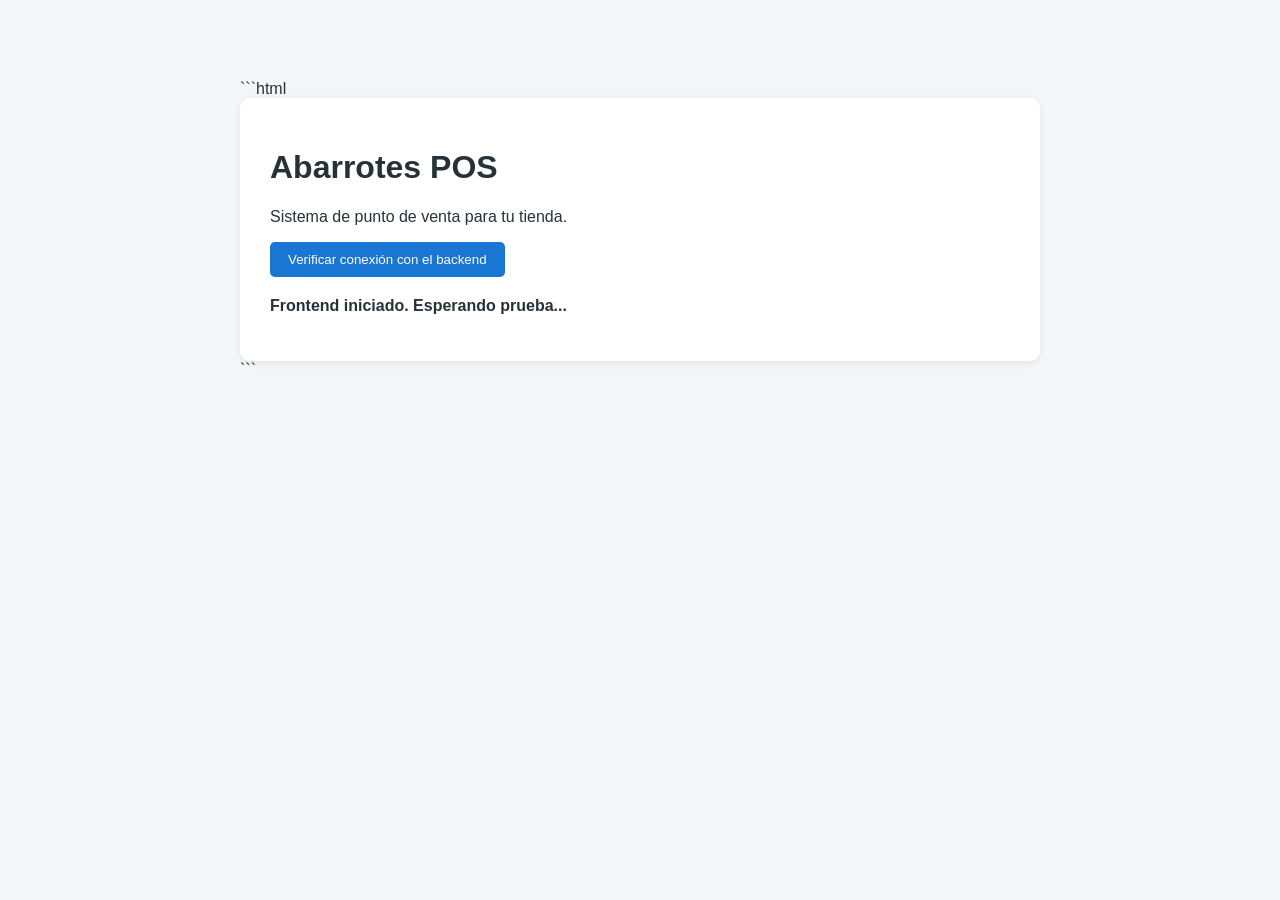
==== frontend/public/index.html @ dd858d73 "Primer comitt del Proyecto Completo" ====
```html
<!DOCTYPE html>
<html lang="es">
<head>
    <meta charset="UTF-8">
    <meta name="viewport" content="width=device-width, initial-scale=1.0">
    <title>Abarrotes POS</title>
    <style>
        body {
            font-family: Arial, sans-serif;
            max-width: 800px;
            margin: 60px auto;
            padding: 20px;
            background: #f4f6f8;
            color: #263238;
        }

        main {
            background: white;
            padding: 30px;
            border-radius: 10px;
            box-shadow: 0 2px 8px #00000015;
        }

        button {
            padding: 10px 18px;
            background: #1976d2;
            color: white;
            border: none;
            border-radius: 5px;
            cursor: pointer;
        }

        #resultado {
            margin-top: 20px;
            font-weight: bold;
        }
    </style>
</head>
<body>
    <main>
        <h1>Abarrotes POS</h1>
        <p>Sistema de punto de venta para tu tienda.</p>

        <button id="btnBackend">Verificar conexión con el backend</button>

        <p id="resultado">Frontend iniciado. Esperando prueba...</p>
    </main>

    <script>
        document.getElementById("btnBackend").addEventListener("click", async () => {
            const resultado = document.getElementById("resultado");
            resultado.textContent = "Conectando con el backend...";

            try {
                const respuesta = await fetch("/api/health");

                if (!respuesta.ok) {
                    throw new Error(`HTTP ${respuesta.status}`);
                }

                const datos = await respuesta.json();
                resultado.textContent =
                    `Backend conectado correctamente: ${datos.status}`;
            } catch (error) {
                resultado.textContent =
                    `Error de conexión: ${error.message}`;
            }
        });
    </script>
</body>
</html>
```
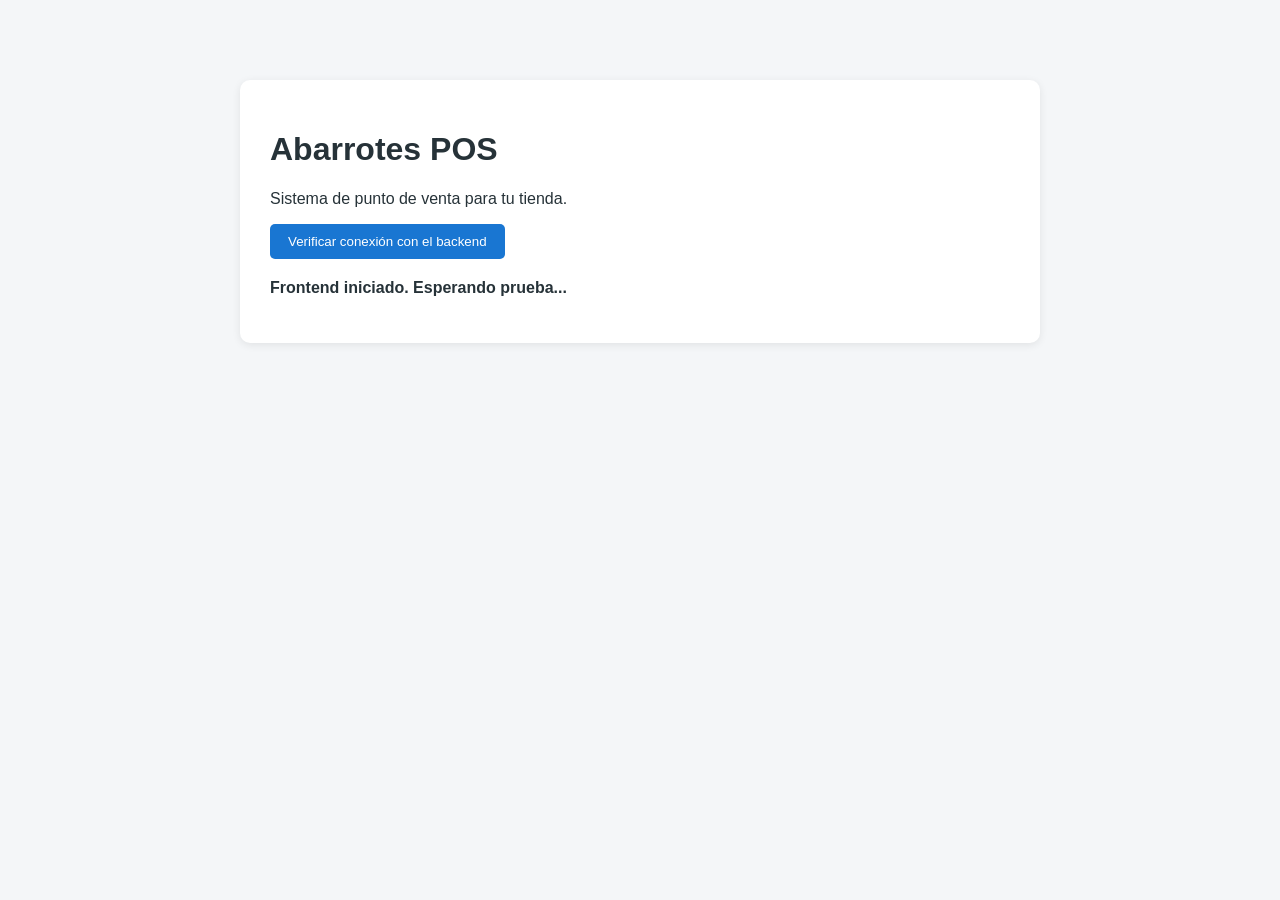
==== commit 2e127af0: "Quitar cercas de Markdown de index.html y usar entorno Python del sistema - index.html tenía ```html" ====
--- a/frontend/public/index.html
+++ b/frontend/public/index.html
@@ -1,4 +1,3 @@
-```html
 <!DOCTYPE html>
 <html lang="es">
 <head>
@@ -69,5 +68,4 @@
         });
     </script>
 </body>
-</html>
-```+</html>
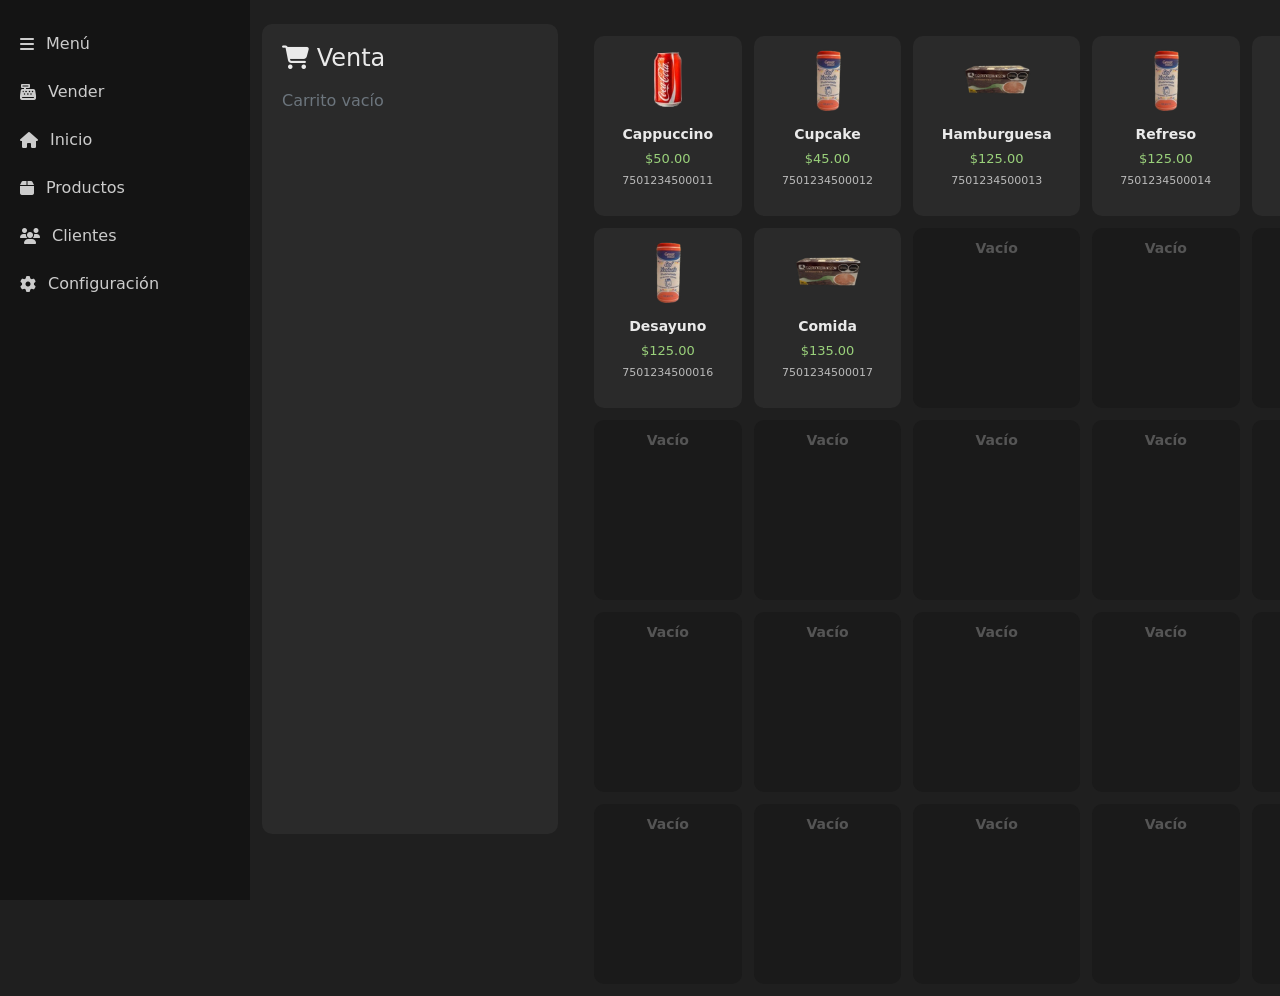
==== commit b046275a: "Agregué el Front End al proyecto principal" ====
--- a/frontend/public/index.html
+++ b/frontend/public/index.html
@@ -3,69 +3,62 @@
 <head>
     <meta charset="UTF-8">
     <meta name="viewport" content="width=device-width, initial-scale=1.0">
-    <title>Abarrotes POS</title>
-    <style>
-        body {
-            font-family: Arial, sans-serif;
-            max-width: 800px;
-            margin: 60px auto;
-            padding: 20px;
-            background: #f4f6f8;
-            color: #263238;
-        }
+    <title>POS Dashboard Offline</title>
 
-        main {
-            background: white;
-            padding: 30px;
-            border-radius: 10px;
-            box-shadow: 0 2px 8px #00000015;
-        }
+    <!-- Bootstrap local -->
+    <link rel="stylesheet" href="static/css/bootstrap.css">
 
-        button {
-            padding: 10px 18px;
-            background: #1976d2;
-            color: white;
-            border: none;
-            border-radius: 5px;
-            cursor: pointer;
-        }
+    <link rel="stylesheet" href="static/css/pos.css">
 
-        #resultado {
-            margin-top: 20px;
-            font-weight: bold;
-        }
-    </style>
+    <!-- FontAwesome local -->
+    <link rel="stylesheet" href="static/fontawesome/css/all.min.css">
+
 </head>
+
 <body>
-    <main>
-        <h1>Abarrotes POS</h1>
-        <p>Sistema de punto de venta para tu tienda.</p>
 
-        <button id="btnBackend">Verificar conexión con el backend</button>
+    <div id="sidebar">
+        <div class="menu-item" onclick="toggleSidebar()">
+            <i class="fa-solid fa-bars"></i>
+            <span class="menu-text">Menú</span>
+        </div>
 
-        <p id="resultado">Frontend iniciado. Esperando prueba...</p>
-    </main>
+        <div class="menu-item"><i class="fa-solid fa-cash-register"></i><span class="menu-text">Vender</span></div>
+        <div class="menu-item"><i class="fa-solid fa-house"></i><span class="menu-text">Inicio</span></div>
+        <div class="menu-item"><i class="fa-solid fa-box"></i><span class="menu-text">Productos</span></div>
+        <div class="menu-item"><i class="fa-solid fa-users"></i><span class="menu-text">Clientes</span></div>
+        <div class="menu-item"><i class="fa-solid fa-gear"></i><span class="menu-text">Configuración</span></div>
+    </div>
+
+    <div id="main" class="container-fluid">
+
+        <div class="row mt-4">
+
+            <div class="col-md-3">
+                <div id="cart-area">
+                    <h4 class="mb-3"><i class="fa-solid fa-cart-shopping"></i> Venta</h4>
+                    <p class="text-secondary">Carrito vacío</p>
+                </div>
+            </div>
+        
+
+            <div class="col-md-8">
+                <table class="product-table" id="productTable">
+                    <tbody></tbody>
+                </table>
+            </div>
+            <script src="static/js/products.js"></script>
+        </div>
+
+    </div>
+
+    <script src="static/js/bootstrap.bundle.min.js"></script>
 
     <script>
-        document.getElementById("btnBackend").addEventListener("click", async () => {
-            const resultado = document.getElementById("resultado");
-            resultado.textContent = "Conectando con el backend...";
+        function toggleSidebar() {
+            document.getElementById("sidebar").classList.toggle("collapsed");
+        }
+    </script>
 
-            try {
-                const respuesta = await fetch("/api/health");
-
-                if (!respuesta.ok) {
-                    throw new Error(`HTTP ${respuesta.status}`);
-                }
-
-                const datos = await respuesta.json();
-                resultado.textContent =
-                    `Backend conectado correctamente: ${datos.status}`;
-            } catch (error) {
-                resultado.textContent =
-                    `Error de conexión: ${error.message}`;
-            }
-        });
-    </script>
 </body>
-</html>+</html>
--- a/frontend/public/static/css/pos.css
+++ b/frontend/public/static/css/pos.css
@@ -0,0 +1,254 @@
+body {
+    background-color: #1f1f1f;
+    color: #eaeaea;
+}
+
+#sidebar {
+    width: 250px;
+    background-color: #141414;
+    height: 100vh;
+    position: fixed;
+    left: 0;
+    top: 0;
+    padding-top: 20px;
+    transition: all 0.3s;
+}
+
+#sidebar.collapsed {
+    width: 80px;
+}
+
+#sidebar .menu-item {
+    padding: 12px 20px;
+    display: flex;
+    align-items: center;
+    gap: 12px;
+    cursor: pointer;
+    color: #ccc;
+}
+
+#sidebar .menu-item:hover {
+    background-color: #2a2a2a;
+}
+
+#sidebar.collapsed .menu-text {
+    display: none;
+}
+
+#main {
+    margin-left: 250px;
+    transition: margin-left 0.3s;
+}
+
+#sidebar.collapsed + #main {
+    margin-left: 80px;
+}
+
+.product-card {
+    background-color: #2a2a2a;
+    border-radius: 10px;
+    padding: 15px;
+    text-align: center;
+    cursor: pointer;
+    transition: 0.2s;
+}
+
+.product-card:hover {
+    background-color: #3a3a3a;
+}
+
+.product-card img {
+    width: 80px;
+    margin-bottom: 10px;
+}
+
+#cart-area {
+    background-color: #2a2a2a;
+    padding: 20px;
+    border-radius: 10px;
+    height: 90vh;
+    position: sticky;
+    top: 20px;
+}
+
+.product-table {
+    width: 100%;
+    border-collapse: separate;
+    border-spacing: 12px;
+}
+
+.product-cell {
+    background-color: #2a2a2a;
+    color: #eaeaea;
+    padding: 10px;
+    text-align: center;
+    border-radius: 10px;
+    cursor: pointer;
+    width: 14%;
+    height: 180px;
+    vertical-align: top;
+    transition: background-color 0.2s;
+}
+
+.product-cell:hover {
+    background-color: #3a3a3a;
+}
+
+.product-img {
+    width: 70px;
+    height: 70px;
+    object-fit: contain;
+    margin-bottom: 8px;
+}
+
+.product-name {
+    font-size: 14px;
+    font-weight: bold;
+    margin-bottom: 4px;
+}
+
+.product-price {
+    font-size: 13px;
+    color: #9ad17b;
+    margin-bottom: 4px;
+}
+
+.product-barcode {
+    font-size: 11px;
+    color: #bbbbbb;
+}
+
+.product-cell.empty {
+    background-color: #1a1a1a;
+    color: #555;
+    cursor: default;
+}
+
+.qty-box {
+    display: flex;
+    align-items: center;
+    background-color: #333;
+    border-radius: 6px;
+    padding: 4px 8px;
+    gap: 6px;
+}
+
+.qty-number {
+    font-size: 14px;
+    font-weight: bold;
+    color: #fff;
+    width: 20px;
+    text-align: center;
+}
+
+.qty-btn {
+    background-color: #555;
+    border: none;
+    color: #fff;
+    width: 22px;
+    height: 22px;
+    border-radius: 4px;
+    cursor: pointer;
+    font-weight: bold;
+    line-height: 20px;
+    text-align: center;
+}
+
+.qty-btn:hover {
+    background-color: #777;
+}
+
+.cart-item {
+    background-color: #6b989b !important;   /* fondo oscuro */
+    border: 1px solid #444 !important;      /* borde oscuro */
+    color: #eaeaea !important;              /* texto claro */
+}
+
+.payment-overlay {
+    position: fixed;
+    top: 0;
+    left: 0;
+    width: 100%;
+    height: 100%;
+    background: rgba(0,0,0,0.65);
+    display: flex;
+    justify-content: center;
+    align-items: center;
+    z-index: 9999;
+}
+
+.payment-window {
+    background-color: #1f1f1f;
+    color: #eaeaea;
+    padding: 25px;
+    width: 420px;
+    border-radius: 12px;
+}
+
+.payment-title {
+    font-size: 22px;
+    margin-bottom: 20px;
+}
+
+.payment-total {
+    background-color: #2a2a2a;
+    padding: 15px;
+    border-radius: 10px;
+    margin-bottom: 15px;
+    display: flex;
+    justify-content: space-between;
+}
+
+.btn-tip {
+    width: 100%;
+    background-color: #3a6ea5;
+    color: white;
+    padding: 10px;
+    border-radius: 8px;
+    border: none;
+    margin-bottom: 20px;
+}
+
+.payment-cash input {
+    width: 100%;
+    background-color: #2a2a2a;
+    color: #fff;
+    border: 1px solid #444;
+    padding: 10px;
+    border-radius: 8px;
+    margin-bottom: 10px;
+}
+
+.cash-buttons button {
+    background-color: #3a6ea5;
+    color: white;
+    border: none;
+    padding: 10px;
+    border-radius: 8px;
+    margin-right: 10px;
+}
+
+.payment-methods {
+    display: grid;
+    grid-template-columns: repeat(2, 1fr);
+    gap: 10px;
+}
+
+.method {
+    background-color: #2a2a2a;
+    color: #eaeaea;
+    border: 1px solid #444;
+    padding: 12px;
+    border-radius: 8px;
+    text-align: center;
+}
+
+.btn-close {
+    width: 100%;
+    background-color: #e53935;
+    color: white;
+    padding: 10px;
+    border-radius: 8px;
+    border: none;
+    margin-top: 20px;
+}
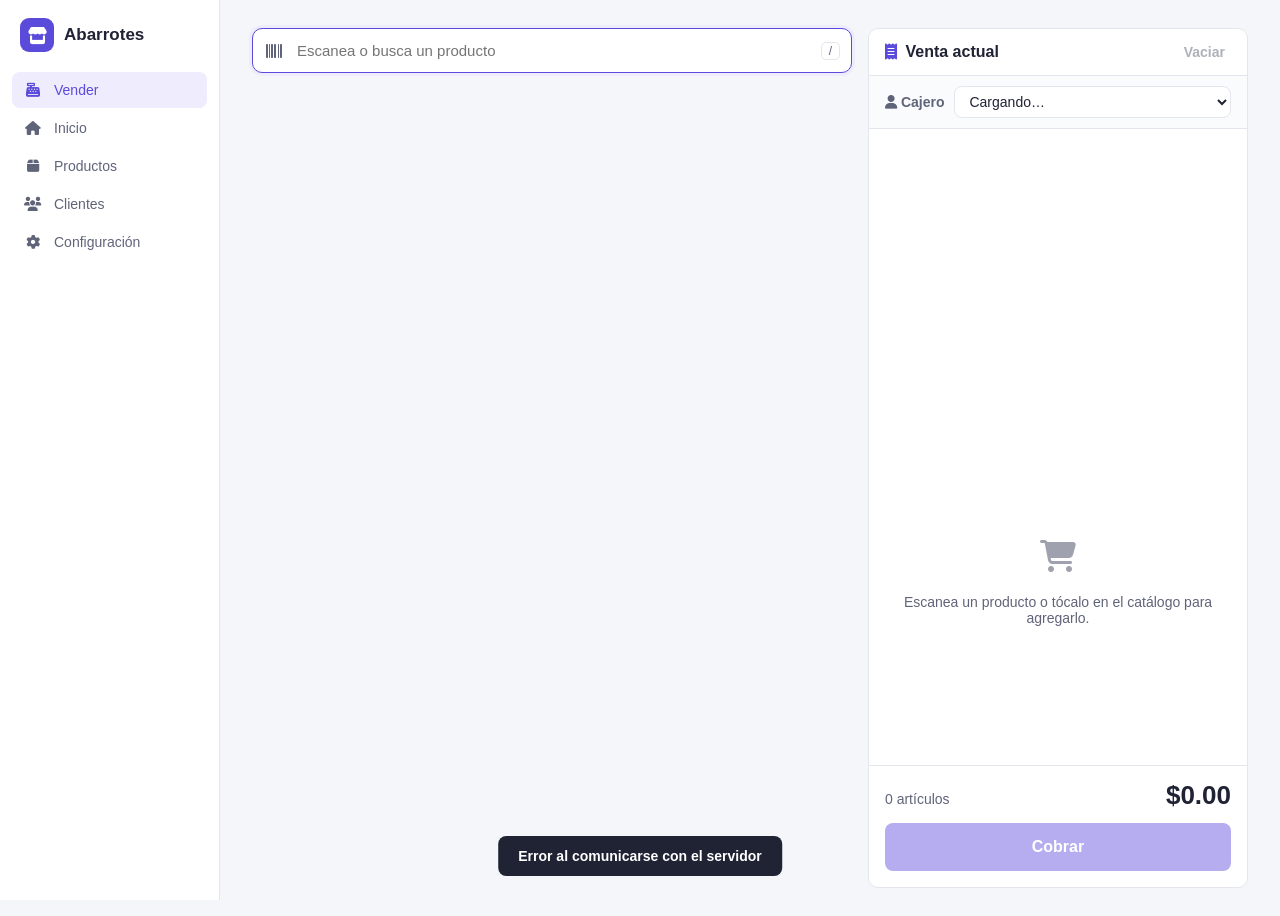
==== commit 46d2a44d: "Rediseñar pantalla de venta y agregar imágenes y borrado de productos - Vender con el estilo claro d" ====
--- a/frontend/public/index.html
+++ b/frontend/public/index.html
@@ -3,62 +3,116 @@
 <head>
     <meta charset="UTF-8">
     <meta name="viewport" content="width=device-width, initial-scale=1.0">
-    <title>POS Dashboard Offline</title>
+    <title>Vender · Abarrotes POS</title>
 
-    <!-- Bootstrap local -->
-    <link rel="stylesheet" href="static/css/bootstrap.css">
-
+    <link rel="stylesheet" href="static/css/app.css">
     <link rel="stylesheet" href="static/css/pos.css">
-
-    <!-- FontAwesome local -->
     <link rel="stylesheet" href="static/fontawesome/css/all.min.css">
 
+    <script type="module" src="static/js/pos/pos-page.js"></script>
 </head>
 
 <body>
+    <a class="skip-link" href="#posSearch">Saltar al buscador</a>
 
-    <div id="sidebar">
-        <div class="menu-item" onclick="toggleSidebar()">
-            <i class="fa-solid fa-bars"></i>
-            <span class="menu-text">Menú</span>
-        </div>
+    <aside class="app-sidebar" id="appSidebar"></aside>
 
-        <div class="menu-item"><i class="fa-solid fa-cash-register"></i><span class="menu-text">Vender</span></div>
-        <div class="menu-item"><i class="fa-solid fa-house"></i><span class="menu-text">Inicio</span></div>
-        <div class="menu-item"><i class="fa-solid fa-box"></i><span class="menu-text">Productos</span></div>
-        <div class="menu-item"><i class="fa-solid fa-users"></i><span class="menu-text">Clientes</span></div>
-        <div class="menu-item"><i class="fa-solid fa-gear"></i><span class="menu-text">Configuración</span></div>
-    </div>
+    <main class="app-main pos-layout">
 
-    <div id="main" class="container-fluid">
+        <!-- Catálogo -->
+        <section class="pos-catalog" aria-labelledby="catalogHeading">
+            <h1 class="visually-hidden" id="catalogHeading">Vender</h1>
 
-        <div class="row mt-4">
+            <div class="pos-search" role="search">
+                <i class="fa-solid fa-barcode" aria-hidden="true"></i>
+                <label class="visually-hidden" for="posSearch">Buscar o escanear producto</label>
+                <input type="search" id="posSearch" placeholder="Escanea o busca un producto" autocomplete="off" aria-describedby="searchHint">
+                <kbd class="search-kbd" id="searchHint" title="Pulsa / para buscar">/</kbd>
+            </div>
 
-            <div class="col-md-3">
-                <div id="cart-area">
-                    <h4 class="mb-3"><i class="fa-solid fa-cart-shopping"></i> Venta</h4>
-                    <p class="text-secondary">Carrito vacío</p>
+            <div class="chip-row" id="categoryChips" role="group" aria-label="Filtrar por categoría"></div>
+
+            <ul class="product-grid" id="productGrid" aria-label="Productos" aria-busy="true"></ul>
+            <p class="empty-state" id="gridEmpty" hidden></p>
+        </section>
+
+        <!-- Ticket -->
+        <aside class="pos-ticket card" aria-labelledby="ticketHeading">
+            <header class="ticket-header">
+                <h2 id="ticketHeading"><i class="fa-solid fa-receipt" aria-hidden="true"></i> Venta actual</h2>
+                <button type="button" class="btn-link" id="btnClearCart" disabled>Vaciar</button>
+            </header>
+
+            <div class="ticket-cashier">
+                <label for="cashierSelect"><i class="fa-solid fa-user" aria-hidden="true"></i> Cajero</label>
+                <select class="input" id="cashierSelect">
+                    <option value="">Cargando…</option>
+                </select>
+            </div>
+
+            <ul class="cart-lines" id="cartLines" aria-label="Productos en la venta" aria-live="polite"></ul>
+            <div class="cart-empty" id="cartEmpty">
+                <i class="fa-solid fa-cart-shopping" aria-hidden="true"></i>
+                <p>Escanea un producto o tócalo en el catálogo para agregarlo.</p>
+            </div>
+
+            <footer class="ticket-footer">
+                <div class="ticket-total">
+                    <span id="cartCount">0 artículos</span>
+                    <strong id="cartTotal">$0.00</strong>
                 </div>
+                <button type="button" class="btn btn-primary btn-charge" id="btnCharge" aria-keyshortcuts="F12" disabled>Cobrar</button>
+            </footer>
+        </aside>
+
+    </main>
+
+    <!-- Cobro -->
+    <dialog class="app-dialog pay-dialog" id="paymentDialog" aria-labelledby="payHeading">
+        <form id="paymentForm" novalidate>
+            <header class="dialog-header">
+                <h2 id="payHeading">Cobrar</h2>
+                <button type="button" class="icon-btn" id="btnCancelPay" aria-label="Cerrar"><i class="fa-solid fa-xmark" aria-hidden="true"></i></button>
+            </header>
+
+            <div class="dialog-body">
+                <div class="pay-total">
+                    <span>Total a pagar</span>
+                    <strong id="payTotal">$0.00</strong>
+                </div>
+
+                <fieldset class="pay-methods">
+                    <legend class="section-title">Método de pago</legend>
+                    <label class="method-option"><input type="radio" name="method" value="efectivo" checked><i class="fa-solid fa-money-bill" aria-hidden="true"></i><span>Efectivo</span></label>
+                    <label class="method-option"><input type="radio" name="method" value="debito"><i class="fa-solid fa-credit-card" aria-hidden="true"></i><span>Débito</span></label>
+                    <label class="method-option"><input type="radio" name="method" value="credito"><i class="fa-solid fa-credit-card" aria-hidden="true"></i><span>Crédito</span></label>
+                    <label class="method-option"><input type="radio" name="method" value="transferencia"><i class="fa-solid fa-building-columns" aria-hidden="true"></i><span>Transferencia</span></label>
+                </fieldset>
+
+                <div id="cashSection">
+                    <div class="field">
+                        <label for="cashReceived">Efectivo recibido</label>
+                        <div class="input-prefix">
+                            <span aria-hidden="true">$</span>
+                            <input class="input input-lg" id="cashReceived" type="number" min="0" step="0.01" inputmode="decimal" placeholder="0.00">
+                        </div>
+                    </div>
+                    <div class="chip-row" id="quickCash" role="group" aria-label="Montos rápidos"></div>
+                    <div class="pay-change">
+                        <span>Cambio</span>
+                        <strong id="cashChange" aria-live="polite">—</strong>
+                    </div>
+                </div>
+
+                <div class="alert alert-error" id="payError" role="alert" hidden></div>
             </div>
-        
 
-            <div class="col-md-8">
-                <table class="product-table" id="productTable">
-                    <tbody></tbody>
-                </table>
-            </div>
-            <script src="static/js/products.js"></script>
-        </div>
+            <footer class="dialog-footer">
+                <button type="submit" class="btn btn-primary btn-charge" id="btnConfirmPay">Cobrar</button>
+            </footer>
+        </form>
+    </dialog>
 
-    </div>
-
-    <script src="static/js/bootstrap.bundle.min.js"></script>
-
-    <script>
-        function toggleSidebar() {
-            document.getElementById("sidebar").classList.toggle("collapsed");
-        }
-    </script>
-
+    <div class="toast" id="toast" role="status" aria-live="polite" hidden></div>
 </body>
 </html>
--- a/frontend/public/static/css/app.css
+++ b/frontend/public/static/css/app.css
@@ -0,0 +1,562 @@
+/*
+ * Estilos de la app (tema claro). Mobile-first: los estilos base son para
+ * pantallas pequeñas y las media queries min-width amplían el diseño.
+ */
+
+:root {
+    --primary: #5b4bdb;
+    --primary-hover: #4a3bc4;
+    --primary-soft: #eeecfd;
+    --bg: #f5f6fa;
+    --surface: #ffffff;
+    --surface-alt: #fafbfd;
+    --border: #e4e6ee;
+    --text: #1f2333;
+    --text-muted: #5f6478;   /* 5.9:1 sobre blanco (WCAG AA) */
+    --success: #137a40;      /* 4.9:1 sobre --success-soft */
+    --success-soft: #e3f6ec;
+    --danger: #b42318;
+    --danger-soft: #fdecec;
+    --radius: 10px;
+    --sidebar-w: 64px;
+
+    /* Fondos de avatar por categoría (texto oscuro encima, contraste AA) */
+    --tile-0: #e8e5fd;
+    --tile-1: #dff3e7;
+    --tile-2: #fde8d7;
+    --tile-3: #dcecfb;
+    --tile-4: #fbe1ea;
+    --tile-5: #f4efd2;
+    --tile-6: #e0f2f1;
+    --tile-7: #ece7e1;
+}
+
+* { box-sizing: border-box; }
+
+body {
+    margin: 0;
+    background: var(--bg);
+    color: var(--text);
+    font-family: -apple-system, "Segoe UI", Roboto, "Helvetica Neue", Arial, sans-serif;
+    font-size: 14px;
+}
+
+:focus-visible {
+    outline: 2px solid var(--primary);
+    outline-offset: 2px;
+}
+
+.visually-hidden {
+    position: absolute;
+    width: 1px;
+    height: 1px;
+    margin: -1px;
+    overflow: hidden;
+    clip: rect(0 0 0 0);
+    white-space: nowrap;
+}
+
+.skip-link {
+    position: absolute;
+    top: -40px;
+    left: 8px;
+    padding: 8px 12px;
+    border-radius: 8px;
+    background: var(--primary);
+    color: #fff;
+    z-index: 30;
+}
+
+.skip-link:focus { top: 8px; }
+
+/* ---------- Sidebar (solo iconos en móvil) ---------- */
+
+.app-sidebar {
+    position: fixed;
+    inset: 0 auto 0 0;
+    width: var(--sidebar-w);
+    padding: 18px 8px;
+    background: var(--surface);
+    border-right: 1px solid var(--border);
+}
+
+.brand {
+    display: flex;
+    align-items: center;
+    justify-content: center;
+    gap: 10px;
+    padding-bottom: 20px;
+    font-weight: 700;
+    font-size: 17px;
+}
+
+.brand-logo {
+    display: grid;
+    place-items: center;
+    width: 34px;
+    height: 34px;
+    border-radius: 9px;
+    background: var(--primary);
+    color: #fff;
+}
+
+.brand-name,
+.nav-item span { display: none; }
+
+.nav-item {
+    display: flex;
+    align-items: center;
+    justify-content: center;
+    gap: 12px;
+    padding: 10px 12px;
+    margin-bottom: 2px;
+    border-radius: 8px;
+    color: var(--text-muted);
+    text-decoration: none;
+    font-weight: 500;
+}
+
+.nav-item i { width: 18px; text-align: center; }
+.nav-item:hover { background: var(--bg); color: var(--text); }
+.nav-item[aria-current="page"] { background: var(--primary-soft); color: var(--primary); }
+
+/* ---------- Layout ---------- */
+
+.app-main {
+    margin-left: var(--sidebar-w);
+    padding: 20px 16px;
+}
+
+.page-header {
+    display: flex;
+    flex-wrap: wrap;
+    justify-content: space-between;
+    align-items: center;
+    gap: 12px;
+    margin-bottom: 20px;
+}
+
+.page-header h1 { margin: 0; font-size: 22px; }
+.page-subtitle { margin: 4px 0 0; color: var(--text-muted); }
+
+.card {
+    background: var(--surface);
+    border: 1px solid var(--border);
+    border-radius: var(--radius);
+}
+
+.toolbar {
+    display: flex;
+    flex-direction: column;
+    gap: 12px;
+    padding: 16px;
+    border-bottom: 1px solid var(--border);
+}
+
+.search-box {
+    position: relative;
+    flex: 1;
+}
+
+.search-box i {
+    position: absolute;
+    left: 12px;
+    top: 50%;
+    transform: translateY(-50%);
+    color: var(--text-muted);
+}
+
+.search-box input {
+    width: 100%;
+    padding: 9px 12px 9px 36px;
+    border: 1px solid var(--border);
+    border-radius: 8px;
+    font: inherit;
+}
+
+/* ---------- Tabla (scroll horizontal en móvil) ---------- */
+
+.table-wrap { overflow-x: auto; }
+
+.data-table {
+    width: 100%;
+    border-collapse: collapse;
+}
+
+.data-table th,
+.data-table td {
+    padding: 12px 16px;
+    text-align: left;
+    border-bottom: 1px solid var(--border);
+    white-space: nowrap;
+}
+
+.data-table th {
+    color: var(--text-muted);
+    font-weight: 600;
+    font-size: 12px;
+    text-transform: uppercase;
+    letter-spacing: .03em;
+    background: var(--surface-alt);
+}
+
+.data-table tbody tr:hover { background: var(--surface-alt); }
+.data-table .num { text-align: right; }
+.data-table .muted { color: var(--text-muted); }
+.data-table[aria-busy="true"] tbody { opacity: .5; }
+
+.product-title { font-weight: 600; }
+.product-unit { color: var(--text-muted); font-size: 12px; }
+
+.badge {
+    display: inline-block;
+    padding: 3px 10px;
+    border-radius: 999px;
+    font-size: 12px;
+    font-weight: 600;
+}
+
+.badge-success { background: var(--success-soft); color: var(--success); }
+.badge-muted { background: var(--bg); color: var(--text-muted); }
+
+.empty-state {
+    padding: 48px 16px;
+    text-align: center;
+    color: var(--text-muted);
+}
+
+.empty-state i { font-size: 36px; margin-bottom: 8px; }
+
+/* ---------- Botones ---------- */
+
+.btn {
+    display: inline-flex;
+    align-items: center;
+    gap: 8px;
+    padding: 10px 18px;
+    border: 1px solid transparent;
+    border-radius: 8px;
+    font: inherit;
+    font-weight: 600;
+    cursor: pointer;
+}
+
+.btn-primary { background: var(--primary); color: #fff; }
+.btn-primary:hover { background: var(--primary-hover); }
+.btn-primary:disabled { opacity: .6; cursor: wait; }
+.btn-ghost { background: var(--surface); border-color: var(--border); color: var(--text); }
+.btn-ghost:hover { background: var(--bg); }
+
+.icon-btn {
+    width: 34px;
+    height: 34px;
+    border: none;
+    border-radius: 8px;
+    background: transparent;
+    color: var(--text-muted);
+    font-size: 18px;
+    cursor: pointer;
+}
+
+.icon-btn:hover { background: var(--bg); color: var(--text); }
+
+/* ---------- Drawer / formulario (pantalla completa en móvil) ---------- */
+
+.drawer-overlay {
+    position: fixed;
+    inset: 0;
+    background: rgba(20, 22, 35, .35);
+    z-index: 10;
+}
+
+.drawer {
+    position: fixed;
+    top: 0;
+    right: 0;
+    width: 100%;
+    height: 100%;
+    background: var(--surface);
+    box-shadow: -8px 0 24px rgba(0, 0, 0, .08);
+    transform: translateX(100%);
+    transition: transform .2s ease;
+    z-index: 11;
+}
+
+.drawer.open { transform: translateX(0); }
+
+.drawer form {
+    display: flex;
+    flex-direction: column;
+    height: 100%;
+}
+
+.drawer-header,
+.drawer-footer {
+    display: flex;
+    align-items: center;
+    padding: 16px 20px;
+}
+
+.drawer-header {
+    justify-content: space-between;
+    border-bottom: 1px solid var(--border);
+}
+
+.drawer-header h2 { margin: 0; font-size: 18px; }
+
+.drawer-footer {
+    justify-content: flex-end;
+    gap: 10px;
+    border-top: 1px solid var(--border);
+}
+
+.drawer-body {
+    flex: 1;
+    overflow-y: auto;
+    padding: 20px;
+}
+
+fieldset {
+    margin: 0 0 8px;
+    padding: 0;
+    border: none;
+}
+
+.section-title {
+    margin: 8px 0 12px;
+    padding: 0;
+    font-size: 13px;
+    font-weight: 700;
+    color: var(--text-muted);
+    text-transform: uppercase;
+    letter-spacing: .04em;
+}
+
+.field {
+    flex: 1;
+    margin-bottom: 14px;
+}
+
+.field > label {
+    display: block;
+    margin-bottom: 6px;
+    font-weight: 600;
+}
+
+.field-row {
+    display: flex;
+    flex-direction: column;
+}
+
+.input {
+    width: 100%;
+    padding: 9px 12px;
+    border: 1px solid var(--border);
+    border-radius: 8px;
+    background: var(--surface);
+    color: var(--text);
+    font: inherit;
+}
+
+.input:focus,
+.search-box input:focus {
+    outline: none;
+    border-color: var(--primary);
+    box-shadow: 0 0 0 3px var(--primary-soft);
+}
+
+.input[aria-invalid="true"] { border-color: var(--danger); }
+
+.input-prefix { position: relative; }
+
+.input-prefix span {
+    position: absolute;
+    left: 12px;
+    top: 50%;
+    transform: translateY(-50%);
+    color: var(--text-muted);
+}
+
+.input-prefix .input { padding-left: 26px; }
+
+.hint {
+    margin: -6px 0 14px;
+    color: var(--text-muted);
+    font-size: 12px;
+}
+
+.alert {
+    padding: 10px 12px;
+    border-radius: 8px;
+    margin-bottom: 14px;
+}
+
+.alert-error { background: var(--danger-soft); color: var(--danger); }
+
+/* Switch */
+
+.switch {
+    display: flex;
+    align-items: center;
+    gap: 10px;
+    cursor: pointer;
+    font-weight: 600;
+}
+
+/* Oculto visualmente pero accesible por teclado y lector de pantalla */
+.switch input {
+    position: absolute;
+    opacity: 0;
+    width: 1px;
+    height: 1px;
+}
+
+.slider {
+    position: relative;
+    width: 38px;
+    height: 22px;
+    border-radius: 999px;
+    background: var(--border);
+    transition: background .2s;
+}
+
+.slider::after {
+    content: "";
+    position: absolute;
+    top: 3px;
+    left: 3px;
+    width: 16px;
+    height: 16px;
+    border-radius: 50%;
+    background: #fff;
+    transition: transform .2s;
+}
+
+.switch input:checked + .slider { background: var(--primary); }
+.switch input:checked + .slider::after { transform: translateX(16px); }
+.switch input:focus-visible + .slider { outline: 2px solid var(--primary); outline-offset: 2px; }
+
+/* Toast */
+
+.toast {
+    position: fixed;
+    bottom: 24px;
+    left: 50%;
+    transform: translateX(-50%);
+    max-width: calc(100% - 32px);
+    padding: 12px 20px;
+    border-radius: 8px;
+    background: var(--text);
+    color: #fff;
+    font-weight: 600;
+    z-index: 20;
+}
+
+@media (prefers-reduced-motion: reduce) {
+    .drawer,
+    .slider,
+    .slider::after { transition: none; }
+}
+
+/* ---------- Avatar de producto (foto o iniciales) ---------- */
+
+.product-avatar {
+    position: relative;
+    display: grid;
+    place-items: center;
+    overflow: hidden;
+    border-radius: 8px;
+    color: var(--text);
+    font-weight: 700;
+    letter-spacing: .02em;
+}
+
+/* La foto tapa las iniciales; si no carga, se quita y quedan las iniciales */
+.product-avatar img {
+    position: absolute;
+    inset: 0;
+    width: 100%;
+    height: 100%;
+    object-fit: contain;
+    background: var(--surface);
+}
+
+.avatar-sm { width: 40px; height: 40px; flex: none; font-size: 13px; }
+.avatar-sm img { padding: 2px; }
+
+.tile-0 { background: var(--tile-0); }
+.tile-1 { background: var(--tile-1); }
+.tile-2 { background: var(--tile-2); }
+.tile-3 { background: var(--tile-3); }
+.tile-4 { background: var(--tile-4); }
+.tile-5 { background: var(--tile-5); }
+.tile-6 { background: var(--tile-6); }
+.tile-7 { background: var(--tile-7); }
+
+.product-cell {
+    display: flex;
+    align-items: center;
+    gap: 12px;
+}
+
+.data-table .actions { width: 1%; text-align: right; }
+
+.icon-btn-danger:hover { background: var(--danger-soft); color: var(--danger); }
+
+.btn-danger { background: var(--danger); color: #fff; }
+.btn-danger:hover { background: #8f1c13; }
+.btn:disabled { opacity: .6; cursor: wait; }
+
+/* ---------- Ventana modal (<dialog>) ---------- */
+
+.app-dialog {
+    width: min(440px, calc(100% - 24px));
+    padding: 0;
+    border: none;
+    border-radius: 14px;
+    background: var(--surface);
+    color: var(--text);
+    box-shadow: 0 20px 50px rgba(20, 22, 35, .25);
+}
+
+.app-dialog::backdrop { background: rgba(20, 22, 35, .4); }
+
+.dialog-header {
+    display: flex;
+    justify-content: space-between;
+    align-items: center;
+    padding: 16px 20px;
+    border-bottom: 1px solid var(--border);
+}
+
+.dialog-header h2 { margin: 0; font-size: 18px; }
+.dialog-body { padding: 20px; }
+.dialog-message { margin: 0 0 4px; line-height: 1.5; }
+.dialog-footer { padding: 0 20px 20px; }
+
+.dialog-actions {
+    display: flex;
+    justify-content: flex-end;
+    gap: 10px;
+}
+
+/* ---------- Tablet y escritorio ---------- */
+
+@media (min-width: 560px) {
+    .toolbar { flex-direction: row; }
+    .select-filter { width: 220px; }
+    .field-row { flex-direction: row; gap: 12px; }
+    .drawer { width: 440px; }
+}
+
+@media (min-width: 900px) {
+    :root { --sidebar-w: 220px; }
+
+    .app-sidebar { padding: 18px 12px; }
+    .brand { justify-content: flex-start; padding: 0 8px 20px; }
+    .brand-name,
+    .nav-item span { display: inline; }
+    .nav-item { justify-content: flex-start; }
+    .app-main { padding: 28px 32px; }
+    .page-header h1 { font-size: 24px; }
+}
--- a/frontend/public/static/css/pos.css
+++ b/frontend/public/static/css/pos.css
@@ -1,254 +1,358 @@
-body {
-    background-color: #1f1f1f;
-    color: #eaeaea;
-}
-
-#sidebar {
-    width: 250px;
-    background-color: #141414;
-    height: 100vh;
-    position: fixed;
-    left: 0;
-    top: 0;
-    padding-top: 20px;
-    transition: all 0.3s;
-}
-
-#sidebar.collapsed {
-    width: 80px;
-}
-
-#sidebar .menu-item {
-    padding: 12px 20px;
-    display: flex;
-    align-items: center;
-    gap: 12px;
-    cursor: pointer;
-    color: #ccc;
-}
-
-#sidebar .menu-item:hover {
-    background-color: #2a2a2a;
-}
-
-#sidebar.collapsed .menu-text {
-    display: none;
-}
-
-#main {
-    margin-left: 250px;
-    transition: margin-left 0.3s;
-}
-
-#sidebar.collapsed + #main {
-    margin-left: 80px;
-}
-
-.product-card {
-    background-color: #2a2a2a;
-    border-radius: 10px;
-    padding: 15px;
-    text-align: center;
-    cursor: pointer;
-    transition: 0.2s;
-}
-
-.product-card:hover {
-    background-color: #3a3a3a;
-}
-
-.product-card img {
-    width: 80px;
-    margin-bottom: 10px;
-}
-
-#cart-area {
-    background-color: #2a2a2a;
-    padding: 20px;
-    border-radius: 10px;
-    height: 90vh;
-    position: sticky;
-    top: 20px;
-}
-
-.product-table {
+/*
+ * Pantalla de venta. Usa los tokens de app.css. Mobile-first: en pantallas
+ * chicas el ticket va debajo del catálogo; desde 720px van lado a lado
+ * (pensado también para pantallas táctiles de 7" en la Raspberry Pi).
+ */
+
+.pos-layout {
+    display: flex;
+    flex-direction: column;
+    gap: 16px;
+}
+
+/* ---------- Catálogo ---------- */
+
+.pos-catalog { min-width: 0; }
+
+.pos-search {
+    position: relative;
+    margin-bottom: 12px;
+}
+
+.pos-search > i {
+    position: absolute;
+    left: 14px;
+    top: 50%;
+    transform: translateY(-50%);
+    color: var(--text-muted);
+    font-size: 16px;
+}
+
+.pos-search input {
     width: 100%;
-    border-collapse: separate;
-    border-spacing: 12px;
-}
-
-.product-cell {
-    background-color: #2a2a2a;
-    color: #eaeaea;
-    padding: 10px;
-    text-align: center;
-    border-radius: 10px;
-    cursor: pointer;
-    width: 14%;
-    height: 180px;
-    vertical-align: top;
-    transition: background-color 0.2s;
-}
-
-.product-cell:hover {
-    background-color: #3a3a3a;
-}
-
-.product-img {
-    width: 70px;
-    height: 70px;
-    object-fit: contain;
-    margin-bottom: 8px;
-}
-
-.product-name {
-    font-size: 14px;
-    font-weight: bold;
-    margin-bottom: 4px;
-}
-
-.product-price {
-    font-size: 13px;
-    color: #9ad17b;
-    margin-bottom: 4px;
-}
-
-.product-barcode {
-    font-size: 11px;
-    color: #bbbbbb;
-}
-
-.product-cell.empty {
-    background-color: #1a1a1a;
-    color: #555;
-    cursor: default;
-}
-
-.qty-box {
-    display: flex;
-    align-items: center;
-    background-color: #333;
-    border-radius: 6px;
-    padding: 4px 8px;
+    padding: 13px 44px;
+    border: 1px solid var(--border);
+    border-radius: var(--radius);
+    background: var(--surface);
+    font: inherit;
+    font-size: 15px;
+}
+
+.pos-search input:focus {
+    outline: none;
+    border-color: var(--primary);
+    box-shadow: 0 0 0 3px var(--primary-soft);
+}
+
+.search-kbd {
+    position: absolute;
+    right: 12px;
+    top: 50%;
+    transform: translateY(-50%);
+    padding: 1px 7px;
+    border: 1px solid var(--border);
+    border-radius: 5px;
+    color: var(--text-muted);
+    font-family: inherit;
+    font-size: 12px;
+}
+
+.chip-row {
+    display: flex;
+    gap: 8px;
+    overflow-x: auto;
+    padding-bottom: 4px;
+    margin-bottom: 14px;
+    scrollbar-width: thin;
+}
+
+.chip {
+    flex: none;
+    padding: 7px 14px;
+    border: 1px solid var(--border);
+    border-radius: 999px;
+    background: var(--surface);
+    color: var(--text);
+    font: inherit;
+    font-weight: 600;
+    cursor: pointer;
+}
+
+.chip:hover { border-color: var(--primary); }
+.chip[aria-pressed="true"] { background: var(--primary); border-color: var(--primary); color: #fff; }
+
+.product-grid {
+    display: grid;
+    grid-template-columns: repeat(auto-fill, minmax(120px, 1fr));
+    gap: 10px;
+    margin: 0;
+    padding: 0;
+    list-style: none;
+}
+
+.product-grid[aria-busy="true"] { opacity: .5; }
+
+.product-tile {
+    display: flex;
+    flex-direction: column;
+    align-items: flex-start;
     gap: 6px;
-}
-
-.qty-number {
-    font-size: 14px;
-    font-weight: bold;
-    color: #fff;
-    width: 20px;
-    text-align: center;
-}
-
-.qty-btn {
-    background-color: #555;
-    border: none;
-    color: #fff;
-    width: 22px;
-    height: 22px;
-    border-radius: 4px;
-    cursor: pointer;
-    font-weight: bold;
-    line-height: 20px;
-    text-align: center;
-}
-
-.qty-btn:hover {
-    background-color: #777;
-}
-
-.cart-item {
-    background-color: #6b989b !important;   /* fondo oscuro */
-    border: 1px solid #444 !important;      /* borde oscuro */
-    color: #eaeaea !important;              /* texto claro */
-}
-
-.payment-overlay {
-    position: fixed;
-    top: 0;
-    left: 0;
     width: 100%;
     height: 100%;
-    background: rgba(0,0,0,0.65);
-    display: flex;
+    padding: 12px;
+    border: 1px solid var(--border);
+    border-radius: var(--radius);
+    background: var(--surface);
+    color: var(--text);
+    font: inherit;
+    text-align: left;
+    cursor: pointer;
+    transition: border-color .15s, box-shadow .15s;
+}
+
+.product-tile:hover { border-color: var(--primary); box-shadow: 0 2px 8px rgba(91, 75, 219, .12); }
+.product-tile:active { transform: scale(.98); }
+
+/* Avatar grande del mosaico (la base .product-avatar está en app.css) */
+.avatar-tile {
+    width: 100%;
+    aspect-ratio: 16 / 10;
+    font-size: 20px;
+}
+
+.avatar-tile img { padding: 6px; }
+
+.tile-name {
+    display: -webkit-box;
+    -webkit-line-clamp: 2;
+    -webkit-box-orient: vertical;
+    overflow: hidden;
+    font-weight: 600;
+    line-height: 1.3;
+}
+
+.tile-price { color: var(--primary); font-weight: 700; }
+
+/* ---------- Ticket ---------- */
+
+.pos-ticket {
+    display: flex;
+    flex-direction: column;
+    min-height: 360px;
+}
+
+.ticket-header {
+    display: flex;
+    justify-content: space-between;
+    align-items: center;
+    padding: 14px 16px;
+    border-bottom: 1px solid var(--border);
+}
+
+.ticket-header h2 { margin: 0; font-size: 16px; }
+.ticket-header h2 i { color: var(--primary); margin-right: 4px; }
+
+.btn-link {
+    border: none;
+    background: none;
+    color: var(--danger);
+    font: inherit;
+    font-weight: 600;
+    cursor: pointer;
+}
+
+.btn-link:disabled { color: var(--text-muted); opacity: .5; cursor: default; }
+
+.ticket-cashier {
+    display: flex;
+    align-items: center;
+    gap: 10px;
+    padding: 10px 16px;
+    border-bottom: 1px solid var(--border);
+    background: var(--surface-alt);
+}
+
+.ticket-cashier label { flex: none; color: var(--text-muted); font-weight: 600; }
+.ticket-cashier .input { padding: 6px 10px; }
+
+.cart-lines {
+    flex: 1;
+    margin: 0;
+    padding: 0;
+    overflow-y: auto;
+    list-style: none;
+}
+
+.cart-line {
+    display: grid;
+    grid-template-columns: 1fr auto auto;
+    grid-template-areas:
+        "info  info   remove"
+        "qty   total  total";
+    align-items: center;
+    gap: 6px 10px;
+    padding: 12px 16px;
+    border-bottom: 1px solid var(--border);
+}
+
+.line-info { grid-area: info; display: flex; flex-direction: column; min-width: 0; }
+.line-name { font-weight: 600; overflow: hidden; text-overflow: ellipsis; white-space: nowrap; }
+.line-unit { color: var(--text-muted); font-size: 12px; }
+.qty-control { grid-area: qty; }
+.line-total { grid-area: total; text-align: right; font-weight: 700; }
+.line-remove { grid-area: remove; width: 30px; height: 30px; font-size: 14px; }
+.line-remove:hover { color: var(--danger); }
+
+.qty-control {
+    display: inline-flex;
+    align-items: center;
+    border: 1px solid var(--border);
+    border-radius: 8px;
+    overflow: hidden;
+    justify-self: start;
+}
+
+.qty-btn {
+    width: 32px;
+    height: 32px;
+    border: none;
+    background: var(--surface-alt);
+    color: var(--text);
+    cursor: pointer;
+}
+
+.qty-btn:hover { background: var(--primary-soft); color: var(--primary); }
+
+.qty-input {
+    width: 56px;
+    height: 32px;
+    border: none;
+    border-inline: 1px solid var(--border);
+    text-align: center;
+    font: inherit;
+    font-weight: 600;
+    -moz-appearance: textfield;
+}
+
+.qty-input::-webkit-inner-spin-button,
+.qty-input::-webkit-outer-spin-button { -webkit-appearance: none; margin: 0; }
+
+.cart-empty {
+    flex: 1;
+    display: flex;
+    flex-direction: column;
+    align-items: center;
     justify-content: center;
-    align-items: center;
-    z-index: 9999;
-}
-
-.payment-window {
-    background-color: #1f1f1f;
-    color: #eaeaea;
-    padding: 25px;
-    width: 420px;
-    border-radius: 12px;
-}
-
-.payment-title {
-    font-size: 22px;
-    margin-bottom: 20px;
-}
-
-.payment-total {
-    background-color: #2a2a2a;
-    padding: 15px;
-    border-radius: 10px;
-    margin-bottom: 15px;
+    padding: 32px 24px;
+    color: var(--text-muted);
+    text-align: center;
+}
+
+.cart-empty[hidden] { display: none; }
+.cart-empty i { font-size: 32px; margin-bottom: 8px; opacity: .6; }
+
+.ticket-footer {
+    padding: 14px 16px 16px;
+    border-top: 1px solid var(--border);
+}
+
+.ticket-total {
     display: flex;
     justify-content: space-between;
-}
-
-.btn-tip {
+    align-items: baseline;
+    margin-bottom: 12px;
+    color: var(--text-muted);
+}
+
+.ticket-total strong { color: var(--text); font-size: 26px; }
+
+.btn-charge {
+    justify-content: center;
     width: 100%;
-    background-color: #3a6ea5;
-    color: white;
-    padding: 10px;
-    border-radius: 8px;
-    border: none;
-    margin-bottom: 20px;
-}
-
-.payment-cash input {
-    width: 100%;
-    background-color: #2a2a2a;
-    color: #fff;
-    border: 1px solid #444;
-    padding: 10px;
-    border-radius: 8px;
-    margin-bottom: 10px;
-}
-
-.cash-buttons button {
-    background-color: #3a6ea5;
-    color: white;
-    border: none;
-    padding: 10px;
-    border-radius: 8px;
-    margin-right: 10px;
-}
-
-.payment-methods {
+    padding: 14px;
+    font-size: 16px;
+}
+
+.btn-primary:disabled { opacity: .45; cursor: not-allowed; }
+
+/* ---------- Ventana de cobro ---------- */
+
+/* La base de la ventana (.app-dialog) está en app.css */
+
+.pay-total,
+.pay-change {
+    display: flex;
+    justify-content: space-between;
+    align-items: baseline;
+    padding: 14px 16px;
+    border-radius: var(--radius);
+}
+
+.pay-total { margin-bottom: 18px; background: var(--primary-soft); }
+.pay-total strong { color: var(--primary); font-size: 28px; }
+.pay-change { margin-top: 4px; background: var(--success-soft); }
+.pay-change strong { color: var(--success); font-size: 22px; }
+
+.pay-methods {
     display: grid;
     grid-template-columns: repeat(2, 1fr);
+    gap: 8px;
+    margin-bottom: 18px;
+}
+
+.pay-methods legend { grid-column: 1 / -1; }
+
+.method-option {
+    display: flex;
+    align-items: center;
     gap: 10px;
-}
-
-.method {
-    background-color: #2a2a2a;
-    color: #eaeaea;
-    border: 1px solid #444;
     padding: 12px;
-    border-radius: 8px;
-    text-align: center;
-}
-
-.btn-close {
-    width: 100%;
-    background-color: #e53935;
-    color: white;
-    padding: 10px;
-    border-radius: 8px;
-    border: none;
-    margin-top: 20px;
-}
+    border: 1px solid var(--border);
+    border-radius: var(--radius);
+    font-weight: 600;
+    cursor: pointer;
+}
+
+.method-option i { color: var(--text-muted); }
+
+.method-option input {
+    position: absolute;
+    opacity: 0;
+    width: 1px;
+    height: 1px;
+}
+
+.method-option:has(input:checked) {
+    border-color: var(--primary);
+    background: var(--primary-soft);
+    color: var(--primary);
+}
+
+.method-option:has(input:checked) i { color: var(--primary); }
+.method-option:has(input:focus-visible) { outline: 2px solid var(--primary); outline-offset: 2px; }
+
+.input-lg { padding-top: 12px; padding-bottom: 12px; font-size: 18px; font-weight: 600; }
+
+/* ---------- Tablet / Raspberry con pantalla y escritorio ---------- */
+
+@media (min-width: 720px) {
+    .pos-layout {
+        flex-direction: row;
+        align-items: flex-start;
+    }
+
+    .pos-catalog { flex: 1; }
+
+    .pos-ticket {
+        position: sticky;
+        top: 20px;
+        width: 320px;
+        flex: none;
+        height: calc(100vh - 40px);
+    }
+}
+
+@media (min-width: 1200px) {
+    .pos-ticket { width: 380px; }
+    .product-grid { grid-template-columns: repeat(auto-fill, minmax(140px, 1fr)); }
+}
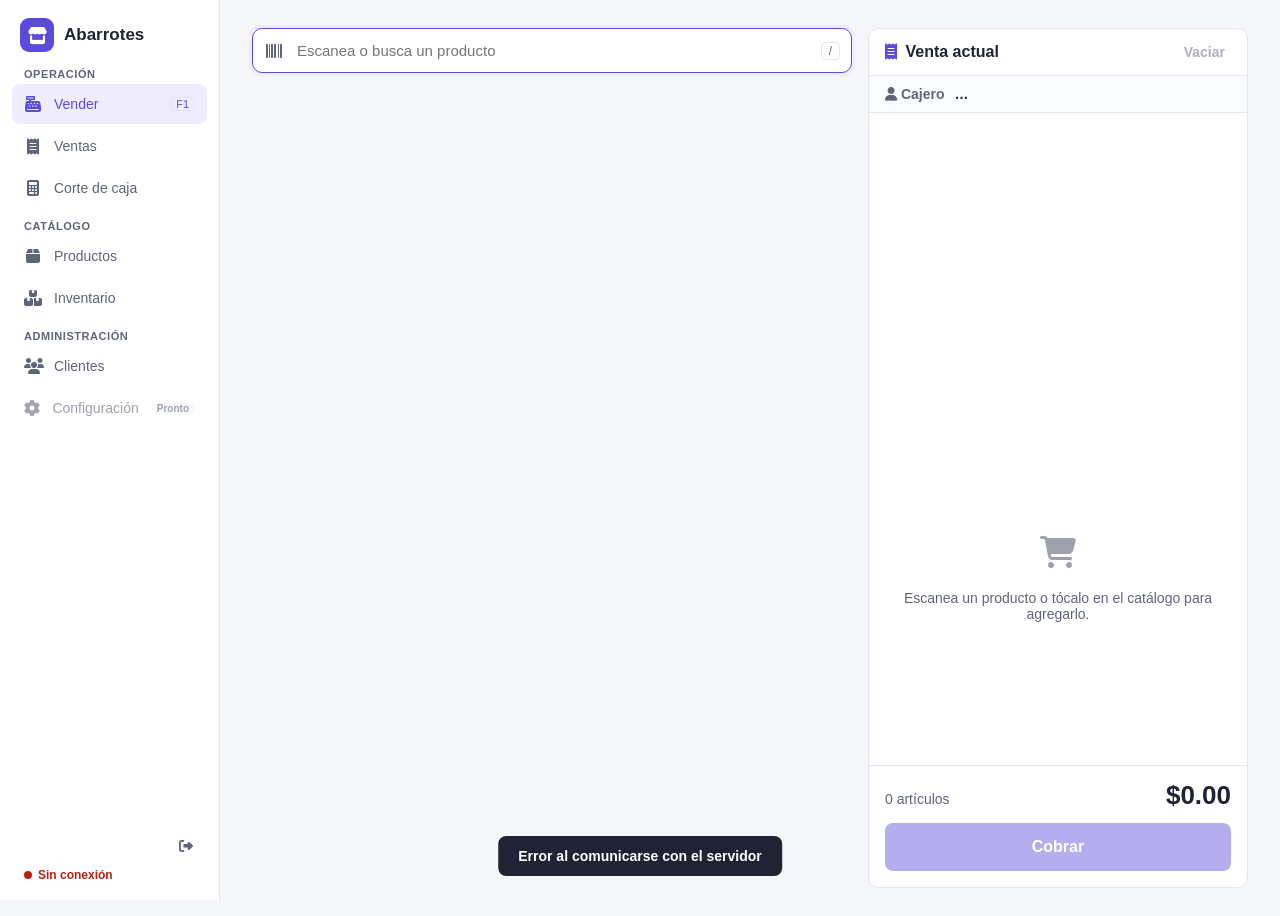
==== commit 998e26e5: "Agregar login, caja, clientes, reportes, ventas e inventario - Login con sesión por cookie y alta de" ====
--- a/frontend/public/index.html
+++ b/frontend/public/index.html
@@ -44,10 +44,8 @@
             </header>
 
             <div class="ticket-cashier">
-                <label for="cashierSelect"><i class="fa-solid fa-user" aria-hidden="true"></i> Cajero</label>
-                <select class="input" id="cashierSelect">
-                    <option value="">Cargando…</option>
-                </select>
+                <span class="ticket-cashier-label"><i class="fa-solid fa-user" aria-hidden="true"></i> Cajero</span>
+                <strong id="cashierName">…</strong>
             </div>
 
             <ul class="cart-lines" id="cartLines" aria-label="Productos en la venta" aria-live="polite"></ul>
@@ -57,11 +55,17 @@
             </div>
 
             <footer class="ticket-footer">
+                <!-- Aviso: sin caja abierta no se puede cobrar -->
+                <p class="alert alert-error" id="cashClosedNotice" hidden>La caja está cerrada. <a href="caja.html">Ábrela para cobrar</a>.</p>
                 <div class="ticket-total">
                     <span id="cartCount">0 artículos</span>
                     <strong id="cartTotal">$0.00</strong>
                 </div>
                 <button type="button" class="btn btn-primary btn-charge" id="btnCharge" aria-keyshortcuts="F12" disabled>Cobrar</button>
+                <!-- Aparece después de cobrar, para imprimir el ticket de esa venta -->
+                <button type="button" class="btn btn-ghost btn-print-last" id="btnPrintLast" hidden>
+                    <i class="fa-solid fa-print" aria-hidden="true"></i> <span>Imprimir último ticket</span>
+                </button>
             </footer>
         </aside>
 
@@ -87,7 +91,19 @@
                     <label class="method-option"><input type="radio" name="method" value="debito"><i class="fa-solid fa-credit-card" aria-hidden="true"></i><span>Débito</span></label>
                     <label class="method-option"><input type="radio" name="method" value="credito"><i class="fa-solid fa-credit-card" aria-hidden="true"></i><span>Crédito</span></label>
                     <label class="method-option"><input type="radio" name="method" value="transferencia"><i class="fa-solid fa-building-columns" aria-hidden="true"></i><span>Transferencia</span></label>
+                    <label class="method-option"><input type="radio" name="method" value="venta_credito"><i class="fa-solid fa-handshake" aria-hidden="true"></i><span>Fiado</span></label>
                 </fieldset>
+
+                <!-- Fiado: a quién se le fía y cuánto le queda disponible -->
+                <div id="creditSection" hidden>
+                    <div class="field">
+                        <label for="creditCustomer">Cliente</label>
+                        <select class="input" id="creditCustomer">
+                            <option value="">Elige un cliente</option>
+                        </select>
+                    </div>
+                    <p class="hint" id="creditHint" aria-live="polite"></p>
+                </div>
 
                 <div id="cashSection">
                     <div class="field">
--- a/frontend/public/static/css/app.css
+++ b/frontend/public/static/css/app.css
@@ -17,8 +17,10 @@
     --success-soft: #e3f6ec;
     --danger: #b42318;
     --danger-soft: #fdecec;
+    --warning: #8a4b00;      /* 5.4:1 sobre --warning-soft */
+    --warning-soft: #fdf0d9;
     --radius: 10px;
-    --sidebar-w: 64px;
+    --sidebar-w: 0px;
 
     /* Fondos de avatar por categoría (texto oscuro encima, contraste AA) */
     --tile-0: #e8e5fd;
@@ -33,6 +35,9 @@
 
 * { box-sizing: border-box; }
 
+/* Clases como .btn fijan display y anularían el atributo hidden */
+[hidden] { display: none !important; }
+
 body {
     margin: 0;
     background: var(--bg);
@@ -69,23 +74,36 @@
 
 .skip-link:focus { top: 8px; }
 
-/* ---------- Sidebar (solo iconos en móvil) ---------- */
+/*
+ * ---------- Menú ----------
+ * Teléfono: barra inferior con las pantallas disponibles, al alcance del pulgar.
+ * Desde 560px (incluye la pantalla de 7"): riel con icono y texto pequeño.
+ * Desde 900px: menú completo agrupado.
+ */
 
 .app-sidebar {
     position: fixed;
-    inset: 0 auto 0 0;
-    width: var(--sidebar-w);
-    padding: 18px 8px;
+    inset: auto 0 0 0;
+    z-index: 5;
     background: var(--surface);
-    border-right: 1px solid var(--border);
-}
+    border-top: 1px solid var(--border);
+}
+
+.brand,
+.nav-status,
+.nav-group-title,
+.nav-kbd { display: none; }
+
+/* Con más pantallas, la barra del teléfono se desliza de lado en vez de apretarse */
+.nav-list { display: flex; overflow-x: auto; scrollbar-width: none; }
+.nav-list .nav-item { min-width: 64px; }
+.nav-group { display: contents; }
 
 .brand {
-    display: flex;
     align-items: center;
     justify-content: center;
     gap: 10px;
-    padding-bottom: 20px;
+    padding-bottom: 12px;
     font-weight: 700;
     font-size: 17px;
 }
@@ -100,31 +118,63 @@
     color: #fff;
 }
 
-.brand-name,
-.nav-item span { display: none; }
+.brand-name { display: none; }
 
 .nav-item {
-    display: flex;
+    flex: 1;
+    display: flex;
+    flex-direction: column;
     align-items: center;
     justify-content: center;
-    gap: 12px;
-    padding: 10px 12px;
-    margin-bottom: 2px;
+    gap: 3px;
+    min-height: 56px;
+    padding: 6px 2px;
     border-radius: 8px;
     color: var(--text-muted);
     text-decoration: none;
-    font-weight: 500;
-}
-
-.nav-item i { width: 18px; text-align: center; }
-.nav-item:hover { background: var(--bg); color: var(--text); }
-.nav-item[aria-current="page"] { background: var(--primary-soft); color: var(--primary); }
+    font-size: 11px;
+    font-weight: 600;
+}
+
+.nav-item i { width: 18px; font-size: 16px; text-align: center; }
+a.nav-item:hover { background: var(--bg); color: var(--text); }
+.nav-item[aria-current="page"],
+a.nav-item[aria-current="page"]:hover { background: var(--primary-soft); color: var(--primary); }
+.nav-item-soon { display: none; opacity: .6; cursor: not-allowed; }
+.nav-soon { display: none; }
+
+/* Quién tiene la sesión: en teléfono se cierra con el botón "Salir" de la barra */
+.nav-user { display: none; align-items: center; justify-content: space-between; gap: 4px; }
+.nav-user-name { overflow: hidden; font-size: 11px; font-weight: 700; text-overflow: ellipsis; white-space: nowrap; }
+.nav-logout-phone { border: none; background: none; font-family: inherit; cursor: pointer; }
+
+/* Lo que solo usa un rol de administración aparece hasta confirmar la sesión */
+html:not([data-can-manage]) .manager-only { display: none !important; }
+
+.nav-status {
+    align-items: center;
+    gap: 6px;
+    color: var(--text-muted);
+    font-size: 11px;
+    font-weight: 600;
+}
+
+.nav-status-dot {
+    flex: none;
+    width: 8px;
+    height: 8px;
+    border-radius: 50%;
+    background: var(--success);
+}
+
+.nav-status.is-offline { color: var(--danger); }
+.nav-status.is-offline .nav-status-dot { background: var(--danger); }
 
 /* ---------- Layout ---------- */
 
 .app-main {
     margin-left: var(--sidebar-w);
-    padding: 20px 16px;
+    padding: 20px 16px 76px; /* Abajo deja libre la barra de navegación */
 }
 
 .page-header {
@@ -176,7 +226,8 @@
 
 /* ---------- Tabla (scroll horizontal en móvil) ---------- */
 
-.table-wrap { overflow-x: auto; }
+/* position: el texto .visually-hidden (absoluto) queda dentro del scroll de la tabla */
+.table-wrap { position: relative; overflow-x: auto; }
 
 .data-table {
     width: 100%;
@@ -218,6 +269,8 @@
 
 .badge-success { background: var(--success-soft); color: var(--success); }
 .badge-muted { background: var(--bg); color: var(--text-muted); }
+.badge-warning { background: var(--warning-soft); color: var(--warning); }
+.badge-danger { background: var(--danger-soft); color: var(--danger); }
 
 .empty-state {
     padding: 48px 16px;
@@ -444,6 +497,7 @@
     left: 50%;
     transform: translateX(-50%);
     max-width: calc(100% - 32px);
+    margin-bottom: 56px; /* Por encima de la barra de navegación */
     padding: 12px 20px;
     border-radius: 8px;
     background: var(--text);
@@ -540,23 +594,281 @@
     gap: 10px;
 }
 
+/* ---------- Pantallas de consulta (Ventas e Inventario) ---------- */
+
+.view-switch {
+    margin-bottom: 14px;
+}
+
+.data-table .btn-small {
+    padding: 6px 12px;
+    white-space: nowrap;
+}
+
+.pager {
+    display: flex;
+    align-items: center;
+    justify-content: flex-end;
+    gap: 10px;
+    padding: 12px 16px;
+    color: var(--text-muted);
+}
+
+.pager .btn { padding: 6px 12px; }
+.btn-ghost:disabled { cursor: not-allowed; }
+
+.detail-meta {
+    display: grid;
+    grid-template-columns: repeat(2, 1fr);
+    gap: 12px;
+    margin: 0 0 18px;
+}
+
+.detail-meta dt { color: var(--text-muted); font-size: 12px; }
+.detail-meta dd { margin: 2px 0 0; font-weight: 600; }
+
+.detail-table { margin-bottom: 18px; }
+.detail-table th,
+.detail-table td { padding: 8px 6px; white-space: normal; }
+
+.detail-total {
+    display: flex;
+    justify-content: space-between;
+    align-items: baseline;
+    margin-bottom: 18px;
+    font-weight: 600;
+}
+
+.detail-total strong { font-size: 22px; }
+
+.sale-dialog { width: min(560px, calc(100% - 24px)); }
+
+.move-types {
+    display: grid;
+    grid-template-columns: repeat(3, 1fr);
+    gap: 8px;
+    margin-bottom: 14px;
+}
+
+.move-types legend { grid-column: 1 / -1; }
+
+.move-type {
+    display: flex;
+    flex-direction: column;
+    align-items: center;
+    gap: 4px;
+    padding: 10px 4px;
+    border: 1px solid var(--border);
+    border-radius: var(--radius);
+    font-weight: 600;
+    cursor: pointer;
+}
+
+.move-type input {
+    position: absolute;
+    opacity: 0;
+    width: 1px;
+    height: 1px;
+}
+
+.move-type:has(input:checked) {
+    border-color: var(--primary);
+    background: var(--primary-soft);
+    color: var(--primary);
+}
+
+.move-type:has(input:focus-visible) { outline: 2px solid var(--primary); outline-offset: 2px; }
+
+/* ---------- Ticket impreso ---------- */
+
+#printTicket { display: none; }
+
+@media print {
+    /* Sin márgenes de página: el rollo de la impresora de tickets es angosto */
+    @page { margin: 0; }
+
+    body { background: #fff; color: #000; }
+    body > *:not(#printTicket) { display: none !important; }
+
+    #printTicket {
+        display: block;
+        width: 100%;
+        max-width: 80mm;
+        padding: 2mm;
+        font-family: "Courier New", monospace;
+        font-size: 12px;
+        line-height: 1.3;
+    }
+
+    #printTicket p { margin: 0 0 2px; }
+    #printTicket table { width: 100%; margin-top: 6px; border-collapse: collapse; }
+    #printTicket .ticket-center { text-align: center; }
+    #printTicket .ticket-num { text-align: right; white-space: nowrap; }
+    /* "ticket-sum" y no "ticket-total": ese nombre ya lo usa el ticket en pantalla (pos.css) */
+    #printTicket .ticket-sum { border-top: 1px dashed #000; border-bottom: 1px dashed #000; }
+}
+
+/* ---------- Filtros con etiqueta visible (fechas, estado, folio) ---------- */
+
+.filter-field { display: flex; flex-direction: column; gap: 4px; }
+.filter-field label { color: var(--text-muted); font-size: 12px; font-weight: 600; }
+
+/* ---------- Reportes: cifras grandes y tablas ---------- */
+
+.report-filters { margin-bottom: 16px; border-bottom: 1px solid var(--border); }
+.report-presets { margin: 0; align-self: flex-end; }
+.stat-grid { display: grid; grid-template-columns: repeat(2, 1fr); gap: 12px; margin-bottom: 16px; }
+.stat-grid[aria-busy="true"] { opacity: .5; }
+.stat-tile { display: flex; flex-direction: column; gap: 6px; padding: 16px; }
+.stat-label { color: var(--text-muted); font-size: 12px; font-weight: 600; text-transform: uppercase; letter-spacing: .04em; }
+.stat-value { font-size: 24px; font-variant-numeric: tabular-nums; }
+.report-tables { display: grid; gap: 16px; }
+.report-more { margin: 0; padding: 12px 16px; }
+.alert-warning { background: var(--warning-soft); color: var(--warning); }
+
+/* ---------- Abonos de clientes ---------- */
+
+.abono-history { max-height: 140px; margin: 0; padding: 0; overflow-y: auto; list-style: none; }
+.abono-history li { display: flex; justify-content: space-between; gap: 10px; padding: 6px 0; border-bottom: 1px solid var(--border); }
+.abono-history .muted { color: var(--text-muted); }
+
+/* ---------- Corte de caja ---------- */
+
+.cash-panels { display: grid; gap: 16px; margin-bottom: 16px; }
+.cash-card { padding: 20px; }
+.cash-card h2 { margin: 0 0 14px; font-size: 18px; }
+.cash-history-title { margin: 0; padding: 16px; font-size: 16px; border-bottom: 1px solid var(--border); }
+
+/* ---------- Pantalla de inicio de sesión ---------- */
+
+.login-page {
+    display: grid;
+    place-items: center;
+    min-height: 100vh;
+    padding: 16px;
+}
+
+.login-card { width: min(380px, 100%); padding: 24px; }
+.login-card .brand { display: flex; justify-content: flex-start; padding-bottom: 8px; }
+.login-card .brand-name { display: inline; }
+.login-card h1 { margin: 8px 0 4px; font-size: 20px; }
+.login-card .btn { justify-content: center; width: 100%; }
+
 /* ---------- Tablet y escritorio ---------- */
 
 @media (min-width: 560px) {
+    :root { --sidebar-w: 76px; }
+
     .toolbar { flex-direction: row; }
+    .toolbar-wrap { flex-wrap: wrap; align-items: flex-end; }
     .select-filter { width: 220px; }
     .field-row { flex-direction: row; gap: 12px; }
     .drawer { width: 440px; }
+
+    .app-main { padding-bottom: 20px; }
+    .toast { margin-bottom: 0; }
+
+    .app-sidebar {
+        inset: 0 auto 0 0;
+        display: flex;
+        flex-direction: column;
+        width: var(--sidebar-w);
+        padding: 10px 3px;
+        border-top: none;
+        border-right: 1px solid var(--border);
+    }
+
+    .brand { display: flex; }
+
+    /* Una pantalla de 7" (480px de alto) puede no alcanzar: el menú hace scroll */
+    .nav-list {
+        flex: 1;
+        flex-direction: column;
+        min-height: 0;
+        overflow-y: auto;
+        scrollbar-width: thin;
+    }
+
+    .nav-group { display: block; }
+    .nav-group + .nav-group { margin-top: 4px; padding-top: 4px; border-top: 1px solid var(--border); }
+    .nav-item { min-height: 44px; padding: 5px 2px; font-size: 10px; text-align: center; }
+    .nav-item-soon { display: flex; }
+    .nav-logout-phone { display: none; }
+
+    .nav-user { display: flex; flex-direction: column; padding-top: 6px; text-align: center; }
+    .nav-user-name { max-width: 100%; font-size: 10px; }
+    .nav-user .icon-btn { height: 28px; font-size: 14px; }
+
+    .nav-status {
+        display: flex;
+        justify-content: center;
+        padding-top: 8px;
+        font-size: 10px;
+        text-align: center;
+    }
 }
 
 @media (min-width: 900px) {
     :root { --sidebar-w: 220px; }
 
     .app-sidebar { padding: 18px 12px; }
-    .brand { justify-content: flex-start; padding: 0 8px 20px; }
-    .brand-name,
-    .nav-item span { display: inline; }
-    .nav-item { justify-content: flex-start; }
+    .brand { justify-content: flex-start; padding: 0 8px 16px; }
+    .brand-name { display: inline; }
+
+    .nav-group + .nav-group { margin-top: 10px; padding-top: 0; border-top: none; }
+
+    .nav-group-title {
+        display: block;
+        margin: 0 0 4px;
+        padding: 0 12px;
+        color: var(--text-muted);
+        font-size: 11px;
+        font-weight: 700;
+        letter-spacing: .05em;
+        text-transform: uppercase;
+    }
+
+    .nav-item {
+        flex-direction: row;
+        justify-content: flex-start;
+        gap: 12px;
+        min-height: 40px;
+        margin-bottom: 2px;
+        padding: 8px 12px;
+        font-size: 14px;
+        font-weight: 500;
+        text-align: left;
+    }
+
+    .nav-label { flex: 1; }
+
+    .nav-kbd {
+        display: inline;
+        padding: 0 5px;
+        border: 1px solid var(--border);
+        border-radius: 4px;
+        font-family: inherit;
+        font-size: 11px;
+    }
+
+    .nav-soon {
+        display: inline;
+        padding: 1px 6px;
+        border-radius: 999px;
+        background: var(--bg);
+        font-size: 10px;
+        font-weight: 600;
+    }
+
+    .cash-panels { grid-template-columns: repeat(auto-fit, minmax(340px, 1fr)); align-items: start; }
+    .stat-grid { grid-template-columns: repeat(4, 1fr); }
+    .report-tables { grid-template-columns: 3fr 2fr; align-items: start; }
+
+    .nav-user { flex-direction: row; padding: 8px 4px 0 12px; text-align: left; }
+    .nav-user-name { font-size: 13px; }
+
+    .nav-status { justify-content: flex-start; padding: 8px 12px 0; font-size: 12px; }
+
     .app-main { padding: 28px 32px; }
     .page-header h1 { font-size: 24px; }
 }
--- a/frontend/public/static/css/pos.css
+++ b/frontend/public/static/css/pos.css
@@ -172,8 +172,7 @@
     background: var(--surface-alt);
 }
 
-.ticket-cashier label { flex: none; color: var(--text-muted); font-weight: 600; }
-.ticket-cashier .input { padding: 6px 10px; }
+.ticket-cashier-label { flex: none; color: var(--text-muted); font-weight: 600; }
 
 .cart-lines {
     flex: 1;
@@ -275,6 +274,8 @@
 
 .btn-primary:disabled { opacity: .45; cursor: not-allowed; }
 
+.btn-print-last { justify-content: center; width: 100%; margin-top: 8px; }
+
 /* ---------- Ventana de cobro ---------- */
 
 /* La base de la ventana (.app-dialog) está en app.css */
